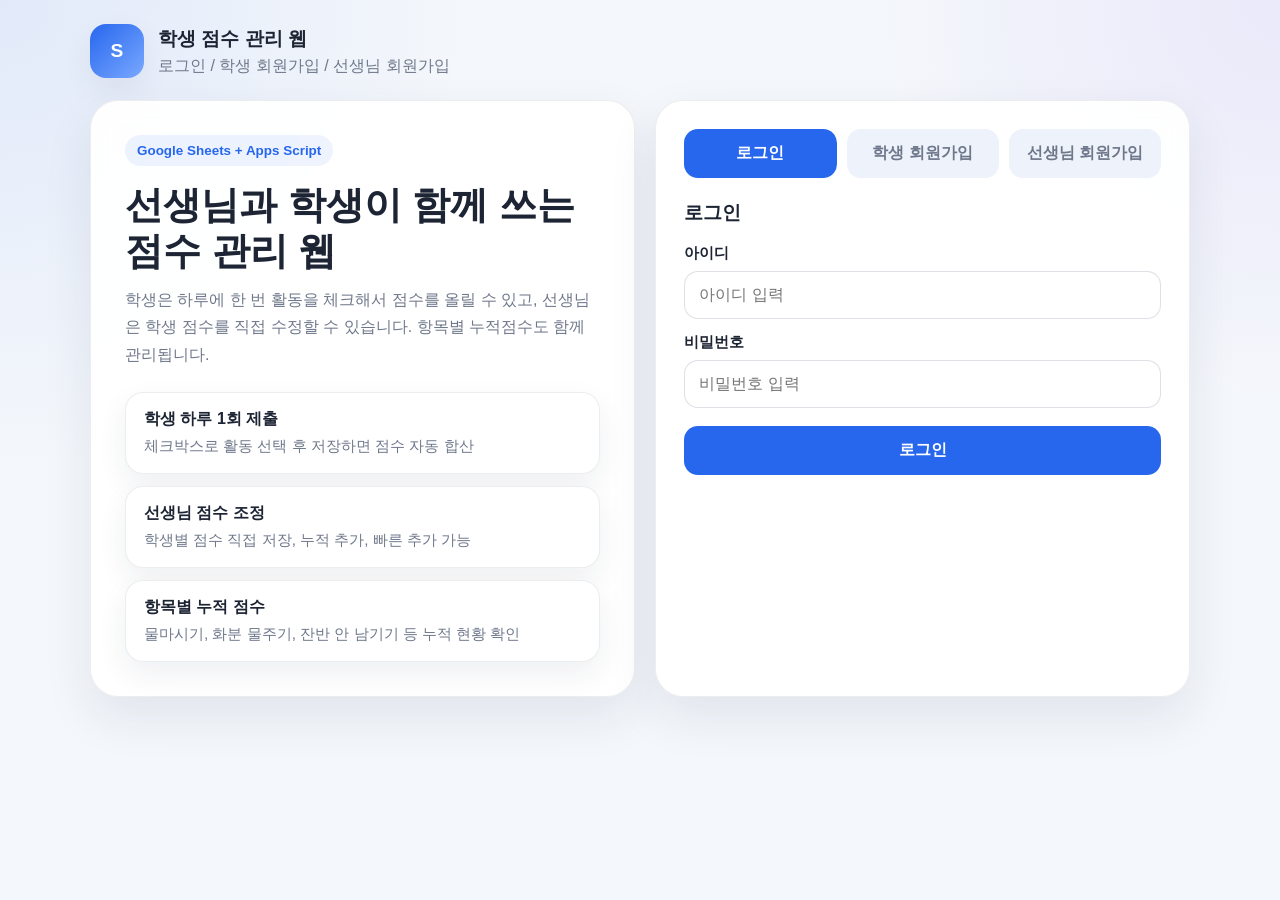
==== student.html @ 11267c77 "Add files via upload" ====
<!DOCTYPE html>
<html lang="ko">
<head>
  <meta charset="UTF-8" />
  <meta name="viewport" content="width=device-width, initial-scale=1.0" />
  <title>학생 점수 관리 | 학생 페이지</title>
  <link rel="stylesheet" href="./styles.css" />
</head>
<body data-page="student">
  <div class="shell">
    <header class="topbar">
      <div class="brand-wrap">
        <div class="brand-badge">S</div>
        <div>
          <h1>학생 점수 관리 웹</h1>
          <p>학생 전용 페이지</p>
        </div>
      </div>
      <div class="top-actions">
        <button id="logoutBtn" class="ghost-btn" type="button">로그아웃</button>
      </div>
    </header>

    <main class="page-grid">
      <section class="panel">
        <div class="section-head">
          <div>
            <span class="eyebrow">내 정보</span>
            <h2>학생 정보</h2>
          </div>
        </div>
        <div id="studentInfoCards" class="card-grid four"></div>
      </section>

      <section class="panel">
        <div class="section-head">
          <div>
            <span class="eyebrow">내 점수</span>
            <h2>현재 누적 점수</h2>
          </div>
        </div>

        <div class="score-hero">
          <div class="score-label">TOTAL SCORE</div>
          <div id="studentScoreValue" class="score-value">0</div>
          <div class="score-label sub">점</div>
        </div>
      </section>

      <section class="panel">
        <div class="section-head">
          <div>
            <span class="eyebrow">오늘의 활동</span>
            <h2>하루 1회 직접 점수 올리기</h2>
            <p class="sub-text">여러 항목을 동시에 선택할 수 있습니다. 2개 선택하면 200점처럼 합산됩니다.</p>
          </div>
        </div>

        <div id="dailyStatusBox" class="status-box">오늘 제출 여부를 확인 중입니다.</div>

        <form id="dailyActivityForm" class="form-block">
          <div id="dailyActivityOptions" class="activity-grid"></div>
          <div class="edit-actions">
            <button id="saveDailyActivityBtn" class="primary-btn" type="submit">저장하기</button>
          </div>
        </form>
      </section>

      <section class="panel">
        <div class="section-head">
          <div>
            <span class="eyebrow">항목별 누적</span>
            <h2>활동별 누적 점수</h2>
          </div>
        </div>
        <div id="studentItemSummaryCards" class="card-grid four"></div>
      </section>

      <section class="panel">
        <div class="section-head">
          <div>
            <span class="eyebrow">최근 기록</span>
            <h2>최근 점수 반영 내역</h2>
          </div>
        </div>
        <div class="table-wrap">
          <table class="data-table">
            <thead>
              <tr>
                <th>날짜</th>
                <th>구분</th>
                <th>내용</th>
                <th>반영 점수</th>
              </tr>
            </thead>
            <tbody id="studentLogsTableBody"></tbody>
          </table>
        </div>
      </section>

      <p id="messageBox" class="message-box"></p>
    </main>
  </div>

  <script src="./app.js"></script>
</body>
</html>
---- styles.css ----
* {
  box-sizing: border-box;
}

:root {
  --bg: #f4f7fb;
  --panel: rgba(255, 255, 255, 0.94);
  --card: #ffffff;
  --line: rgba(23, 33, 56, 0.08);
  --text: #1d2433;
  --muted: #6f788b;
  --primary: #2767ee;
  --teacher: #6f46eb;
  --danger: #d32f2f;
  --success: #147c42;
  --warning: #d97706;
  --radius-xl: 28px;
  --radius-lg: 20px;
  --radius-md: 14px;
  --shadow-lg: 0 20px 50px rgba(28, 39, 76, 0.09);
  --shadow-md: 0 12px 30px rgba(28, 39, 76, 0.07);
}

html, body {
  margin: 0;
  padding: 0;
  min-height: 100%;
  font-family: "Pretendard", "Noto Sans KR", "Apple SD Gothic Neo", sans-serif;
  background:
    radial-gradient(circle at top left, rgba(39, 103, 238, 0.09), transparent 30%),
    radial-gradient(circle at top right, rgba(111, 70, 235, 0.08), transparent 26%),
    var(--bg);
  color: var(--text);
}

body {
  min-height: 100vh;
}

button,
input,
select {
  font: inherit;
}

a {
  color: inherit;
  text-decoration: none;
}

.shell {
  width: min(1100px, calc(100% - 32px));
  margin: 0 auto;
  padding: 24px 0 36px;
}

.shell.wide {
  width: min(1440px, calc(100% - 32px));
}

.topbar {
  display: flex;
  align-items: center;
  justify-content: space-between;
  gap: 18px;
  margin-bottom: 22px;
}

.brand-wrap {
  display: flex;
  align-items: center;
  gap: 14px;
}

.brand-badge {
  width: 54px;
  height: 54px;
  border-radius: 16px;
  background: linear-gradient(135deg, var(--primary), #79a8ff);
  color: #fff;
  display: grid;
  place-items: center;
  font-size: 1.2rem;
  font-weight: 900;
  box-shadow: var(--shadow-md);
}

.brand-badge.teacher {
  background: linear-gradient(135deg, var(--teacher), #a98cff);
}

.brand-wrap h1 {
  margin: 0;
  font-size: 1.2rem;
}

.brand-wrap p {
  margin: 4px 0 0;
  color: var(--muted);
}

.top-actions {
  display: flex;
  gap: 10px;
  flex-wrap: wrap;
}

.auth-layout {
  display: grid;
  grid-template-columns: 1.02fr 1fr;
  gap: 20px;
}

.page-grid {
  display: grid;
  gap: 20px;
}

.panel,
.hero-card {
  background: var(--panel);
  border: 1px solid var(--line);
  border-radius: var(--radius-xl);
  box-shadow: var(--shadow-lg);
  backdrop-filter: blur(12px);
}

.hero-card {
  padding: 34px;
}

.hero-card h2 {
  margin: 16px 0 12px;
  font-size: clamp(2rem, 3vw, 2.9rem);
  line-height: 1.2;
}

.hero-card p {
  margin: 0;
  line-height: 1.7;
  color: var(--muted);
}

.panel {
  padding: 28px;
}

.eyebrow {
  display: inline-flex;
  align-items: center;
  gap: 8px;
  padding: 8px 12px;
  border-radius: 999px;
  background: rgba(39, 103, 238, 0.08);
  color: var(--primary);
  font-weight: 800;
  font-size: 0.84rem;
}

.feature-list {
  display: grid;
  gap: 12px;
  margin-top: 24px;
}

.feature-item {
  background: #fff;
  border: 1px solid var(--line);
  border-radius: 18px;
  padding: 16px 18px;
  box-shadow: var(--shadow-md);
  display: grid;
  gap: 6px;
}

.feature-item strong {
  font-size: 1rem;
}

.feature-item span {
  color: var(--muted);
  font-size: 0.95rem;
}

.tabs {
  display: flex;
  gap: 10px;
  margin-bottom: 22px;
}

.tabs.three .tab-btn {
  flex: 1;
}

.tab-btn,
.primary-btn,
.secondary-btn,
.ghost-btn,
.danger-btn,
.small-add-btn,
.small-name-btn {
  border: 0;
  cursor: pointer;
  transition: transform 0.15s ease, opacity 0.15s ease, background 0.2s ease;
}

.tab-btn:hover,
.primary-btn:hover,
.secondary-btn:hover,
.ghost-btn:hover,
.danger-btn:hover,
.small-add-btn:hover,
.small-name-btn:hover {
  transform: translateY(-1px);
}

.tab-btn {
  padding: 14px 16px;
  border-radius: 14px;
  background: #eef2fb;
  color: var(--muted);
  font-weight: 800;
}

.tab-btn.active {
  background: var(--primary);
  color: #fff;
}

.form-block h3,
.section-head h2 {
  margin: 0 0 18px;
  font-size: 1.18rem;
}

.field-grid {
  display: grid;
  grid-template-columns: repeat(2, minmax(0, 1fr));
  gap: 14px;
}

.field-grid.single {
  grid-template-columns: 1fr;
}

.card-grid {
  display: grid;
  gap: 14px;
}

.card-grid.four {
  grid-template-columns: repeat(4, minmax(0, 1fr));
}

.card-grid.three {
  grid-template-columns: repeat(3, minmax(0, 1fr));
}

.full-col {
  grid-column: 1 / -1;
}

.teacher-lookup-box {
  background: #f8faff;
  border: 1px solid var(--line);
  border-radius: 18px;
  padding: 16px;
  margin-bottom: 16px;
}

.teacher-lookup-grid {
  grid-template-columns: 1fr auto;
  align-items: end;
  margin-bottom: 14px;
}

.lookup-button-wrap {
  display: flex;
  align-items: end;
}

.field {
  display: grid;
  gap: 8px;
}

.field span {
  font-size: 0.92rem;
  font-weight: 800;
}

.field input,
.field select {
  width: 100%;
  padding: 14px 14px;
  border: 1px solid rgba(28, 39, 76, 0.14);
  border-radius: 14px;
  background: #fff;
  color: var(--text);
  outline: none;
}

.field input:focus,
.field select:focus {
  border-color: rgba(39, 103, 238, 0.5);
  box-shadow: 0 0 0 4px rgba(39, 103, 238, 0.08);
}

.primary-btn,
.secondary-btn,
.ghost-btn {
  padding: 14px 16px;
  border-radius: 14px;
  font-weight: 800;
}

.primary-btn {
  background: var(--primary);
  color: #fff;
}

.secondary-btn {
  background: rgba(39, 103, 238, 0.1);
  color: var(--primary);
}

.ghost-btn {
  background: #edf2f8;
  color: var(--text);
}

.nav-link.active-link {
  background: rgba(111, 70, 235, 0.12);
  color: var(--teacher);
}

.danger-btn {
  padding: 10px 12px;
  border-radius: 12px;
  background: rgba(211, 47, 47, 0.1);
  color: var(--danger);
  font-weight: 800;
}

.full {
  width: 100%;
  margin-top: 18px;
}

.section-head {
  display: flex;
  justify-content: space-between;
  align-items: end;
  gap: 16px;
  margin-bottom: 18px;
}

.sub-text {
  margin: 6px 0 0;
  color: var(--muted);
  font-size: 0.95rem;
}

.message-box {
  min-height: 24px;
  margin: 4px 0 0;
  font-size: 0.95rem;
  font-weight: 800;
}

.message-box.error {
  color: var(--danger);
}

.message-box.success {
  color: var(--success);
}

.message-box.warning {
  color: var(--warning);
}

.hidden {
  display: none !important;
}

.info-card {
  background: var(--card);
  border: 1px solid var(--line);
  border-radius: 18px;
  padding: 18px;
  box-shadow: var(--shadow-md);
}

.info-card .label {
  color: var(--muted);
  font-size: 0.88rem;
  margin-bottom: 8px;
}

.info-card .value {
  font-size: 1.16rem;
  font-weight: 900;
}

.score-hero {
  min-height: 250px;
  border-radius: 28px;
  display: grid;
  place-items: center;
  text-align: center;
  color: #fff;
  background: linear-gradient(135deg, rgba(39, 103, 238, 0.98), rgba(96, 155, 255, 0.98));
}

.score-label {
  font-size: 0.95rem;
  font-weight: 800;
  letter-spacing: 0.08em;
  opacity: 0.92;
}

.score-label.sub {
  letter-spacing: 0;
}

.score-value {
  font-size: clamp(3rem, 8vw, 5.8rem);
  line-height: 1;
  font-weight: 900;
  margin: 12px 0 10px;
}

.status-box {
  border-radius: 18px;
  padding: 16px 18px;
  background: #f8faff;
  border: 1px solid var(--line);
  color: var(--text);
  font-weight: 700;
  margin-bottom: 16px;
}

.status-box.success {
  background: rgba(20, 124, 66, 0.08);
  color: var(--success);
}

.status-box.warning {
  background: rgba(217, 119, 6, 0.08);
  color: var(--warning);
}

.activity-grid {
  display: grid;
  grid-template-columns: repeat(2, minmax(0, 1fr));
  gap: 14px;
}

.activity-card {
  border: 1px solid var(--line);
  border-radius: 18px;
  background: #fff;
  box-shadow: var(--shadow-md);
  overflow: hidden;
}

.activity-card label {
  display: flex;
  align-items: start;
  gap: 12px;
  padding: 16px;
  cursor: pointer;
}

.activity-card input[type="checkbox"] {
  margin-top: 2px;
  width: 18px;
  height: 18px;
}

.activity-meta {
  display: grid;
  gap: 4px;
}

.activity-title {
  font-weight: 900;
}

.activity-points {
  color: var(--primary);
  font-size: 0.95rem;
  font-weight: 800;
}

.table-wrap {
  width: 100%;
  overflow-x: auto;
  background: #fff;
  border: 1px solid var(--line);
  border-radius: 18px;
}

.top-gap {
  margin-top: 18px;
}

.data-table {
  width: 100%;
  min-width: 980px;
  border-collapse: collapse;
}

.data-table.wide-table {
  min-width: 1500px;
}

.data-table thead th {
  background: #f3f6fc;
  color: #4d5870;
  text-align: left;
  padding: 14px 16px;
  font-size: 0.92rem;
  border-bottom: 1px solid var(--line);
  white-space: nowrap;
}

.data-table tbody td {
  padding: 14px 16px;
  border-bottom: 1px solid var(--line);
  vertical-align: middle;
}

.data-table tbody tr:last-child td {
  border-bottom: 0;
}

.data-table tbody tr:hover {
  background: #f9fbff;
}

.badge-score {
  display: inline-flex;
  align-items: center;
  justify-content: center;
  min-width: 74px;
  padding: 8px 10px;
  border-radius: 999px;
  background: rgba(39, 103, 238, 0.1);
  color: var(--primary);
  font-weight: 900;
}

.small-add-btn {
  padding: 8px 10px;
  border-radius: 10px;
  background: rgba(20, 124, 66, 0.1);
  color: var(--success);
  font-weight: 900;
}

.small-name-btn {
  background: none;
  padding: 0;
  color: var(--teacher);
  font-weight: 900;
  text-align: left;
}

.edit-actions {
  display: flex;
  gap: 10px;
  flex-wrap: wrap;
  margin-top: 18px;
}

.empty-state {
  border: 1px dashed rgba(28, 39, 76, 0.18);
  border-radius: 18px;
  padding: 24px;
  color: var(--muted);
  background: #fafcff;
}

.empty-row {
  text-align: center;
  color: var(--muted);
  padding: 30px 16px !important;
}

@media (max-width: 980px) {
  .auth-layout {
    grid-template-columns: 1fr;
  }

  .card-grid.four,
  .card-grid.three,
  .activity-grid {
    grid-template-columns: repeat(2, minmax(0, 1fr));
  }

  .section-head {
    flex-direction: column;
    align-items: start;
  }
}

@media (max-width: 640px) {
  .shell,
  .shell.wide {
    width: min(100% - 20px, 100%);
    padding-top: 16px;
  }

  .topbar {
    flex-direction: column;
    align-items: start;
  }

  .panel,
  .hero-card {
    padding: 20px;
  }

  .field-grid,
  .card-grid.four,
  .card-grid.three,
  .teacher-lookup-grid,
  .activity-grid {
    grid-template-columns: 1fr;
  }

  .hero-card h2 {
    font-size: 1.9rem;
  }

  .score-hero {
    min-height: 220px;
  }
}
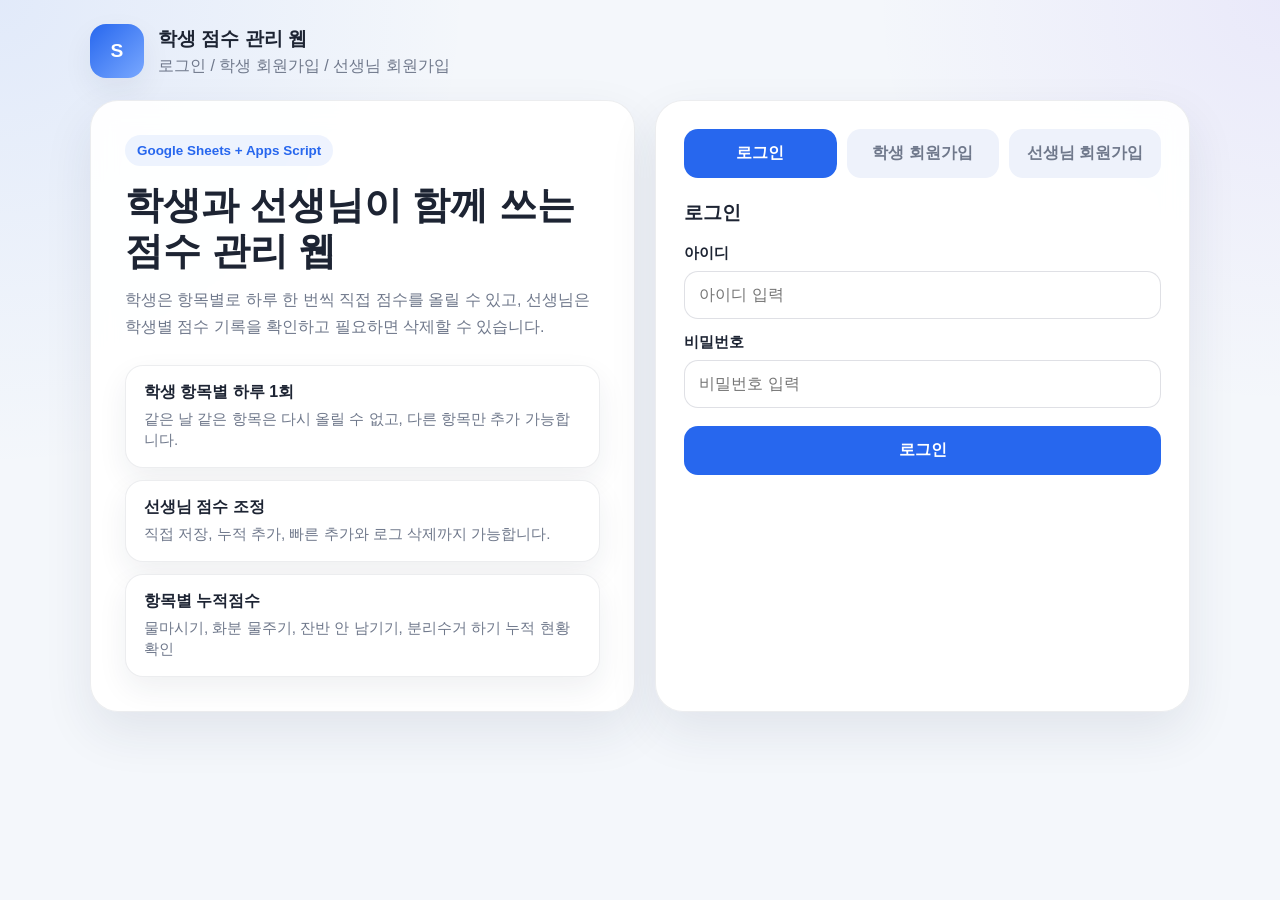
==== commit ed2a45de: "Add files via upload" ====
--- a/student.html
+++ b/student.html
@@ -51,8 +51,8 @@
         <div class="section-head">
           <div>
             <span class="eyebrow">오늘의 활동</span>
-            <h2>하루 1회 직접 점수 올리기</h2>
-            <p class="sub-text">여러 항목을 동시에 선택할 수 있습니다. 2개 선택하면 200점처럼 합산됩니다.</p>
+            <h2>항목별 하루 1회 직접 반영</h2>
+            <p class="sub-text">같은 날 같은 항목은 다시 올릴 수 없습니다. 이미 한 항목을 올렸어도 다른 항목은 추가로 올릴 수 있습니다.</p>
           </div>
         </div>
 
--- a/styles.css
+++ b/styles.css
@@ -1,3 +1,4 @@
+
 * {
   box-sizing: border-box;
 }
@@ -55,7 +56,7 @@
 }
 
 .shell.wide {
-  width: min(1440px, calc(100% - 32px));
+  width: min(1460px, calc(100% - 32px));
 }
 
 .topbar {
@@ -198,7 +199,8 @@
 .ghost-btn,
 .danger-btn,
 .small-add-btn,
-.small-name-btn {
+.small-name-btn,
+.small-delete-btn {
   border: 0;
   cursor: pointer;
   transition: transform 0.15s ease, opacity 0.15s ease, background 0.2s ease;
@@ -210,7 +212,8 @@
 .ghost-btn:hover,
 .danger-btn:hover,
 .small-add-btn:hover,
-.small-name-btn:hover {
+.small-name-btn:hover,
+.small-delete-btn:hover {
   transform: translateY(-1px);
 }
 
@@ -334,12 +337,17 @@
   color: var(--teacher);
 }
 
-.danger-btn {
+.danger-btn,
+.small-delete-btn {
   padding: 10px 12px;
   border-radius: 12px;
   background: rgba(211, 47, 47, 0.1);
   color: var(--danger);
   font-weight: 800;
+}
+
+.small-delete-btn {
+  padding: 8px 10px;
 }
 
 .full {
@@ -399,7 +407,7 @@
 }
 
 .info-card .value {
-  font-size: 1.16rem;
+  font-size: 1.12rem;
   font-weight: 900;
 }
 
@@ -439,6 +447,7 @@
   color: var(--text);
   font-weight: 700;
   margin-bottom: 16px;
+  line-height: 1.6;
 }
 
 .status-box.success {
@@ -463,6 +472,11 @@
   background: #fff;
   box-shadow: var(--shadow-md);
   overflow: hidden;
+  opacity: 1;
+}
+
+.activity-card.done {
+  background: #f5f7fb;
 }
 
 .activity-card label {
@@ -492,6 +506,11 @@
   color: var(--primary);
   font-size: 0.95rem;
   font-weight: 800;
+}
+
+.activity-note {
+  color: var(--muted);
+  font-size: 0.85rem;
 }
 
 .table-wrap {
@@ -513,7 +532,7 @@
 }
 
 .data-table.wide-table {
-  min-width: 1500px;
+  min-width: 1520px;
 }
 
 .data-table thead th {
